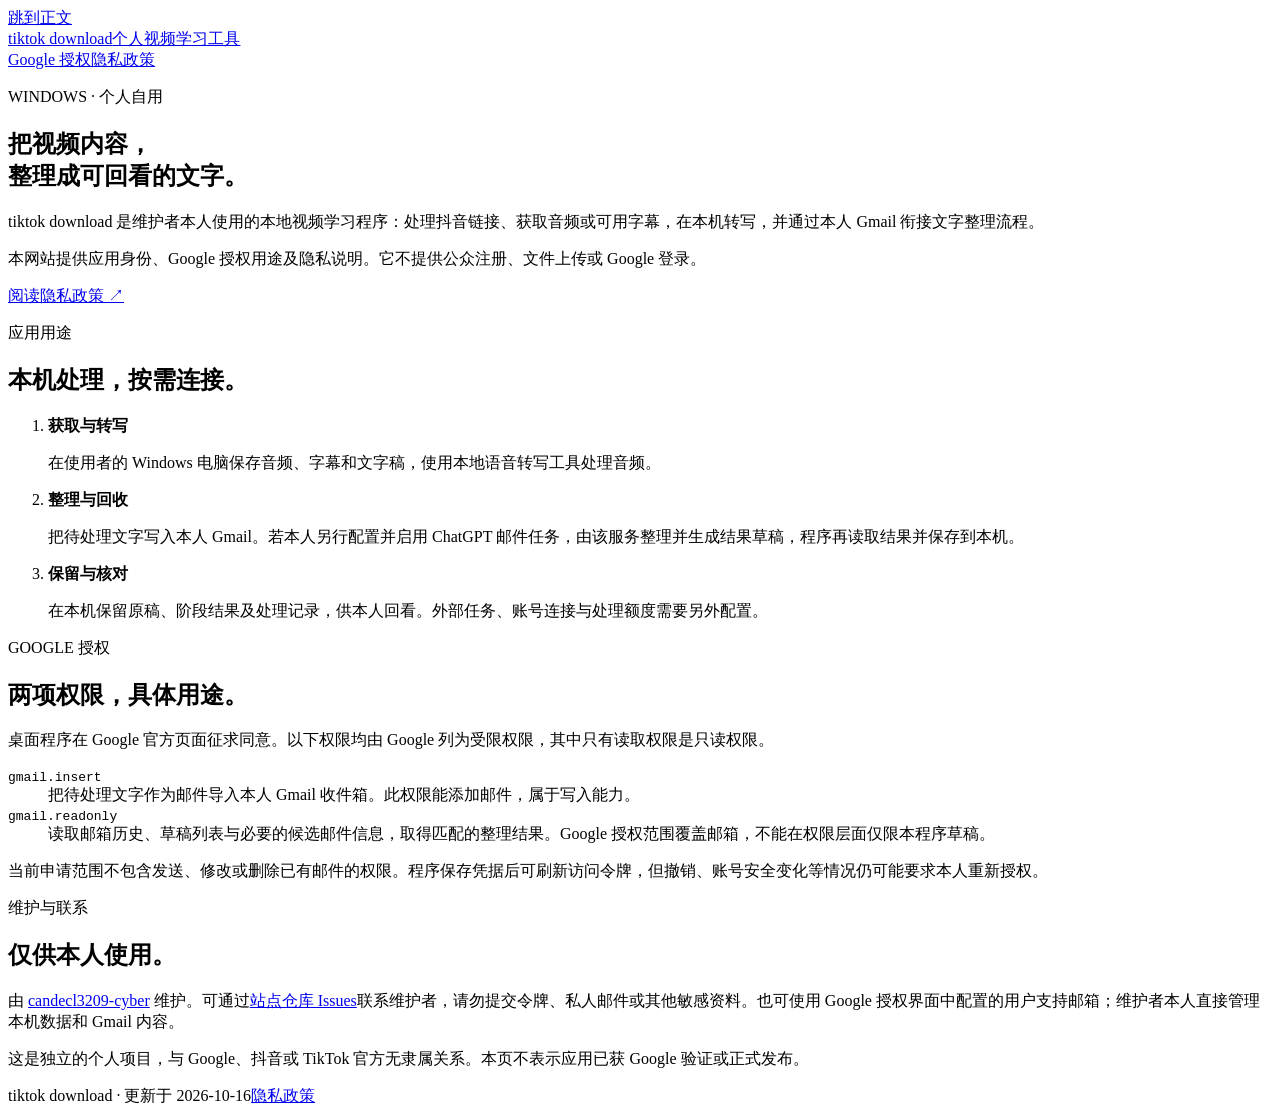
==== index.html @ 133cc87e "Create index.html" ====
<!doctype html>
<html lang="zh-CN">
<head>
  <meta charset="utf-8">
  <meta name="viewport" content="width=device-width, initial-scale=1">
  <meta name="description" content="tiktok download：个人自用的 Windows 视频学习工具，以及 Google 授权与数据使用说明。">
  <meta name="referrer" content="strict-origin-when-cross-origin">
  <title>tiktok download · 个人视频学习工具</title>
  <link rel="stylesheet" href="styles.css">
</head>
<body>
  <a class="skip" href="#main">跳到正文</a>
  <header class="wrap masthead"><a class="brand" href="./">tiktok download<span>个人视频学习工具</span></a><nav aria-label="主导航"><a href="#google">Google 授权</a><a href="privacy.html">隐私政策</a></nav></header>
  <main id="main" class="wrap">
    <section class="intro">
      <p class="eyebrow">WINDOWS · 个人自用</p>
      <h1>把视频内容，<br>整理成可回看的文字。</h1>
      <p class="lead">tiktok download 是维护者本人使用的本地视频学习程序：处理抖音链接、获取音频或可用字幕，在本机转写，并通过本人 Gmail 衔接文字整理流程。</p>
      <p>本网站提供应用身份、Google 授权用途及隐私说明。它不提供公众注册、文件上传或 Google 登录。</p>
      <a class="button" href="privacy.html">阅读隐私政策 <span aria-hidden="true">↗</span></a>
    </section>
    <section class="section" aria-labelledby="purpose">
      <div><p class="eyebrow">应用用途</p><h2 id="purpose">本机处理，按需连接。</h2></div>
      <ol class="steps"><li><strong>获取与转写</strong><p>在使用者的 Windows 电脑保存音频、字幕和文字稿，使用本地语音转写工具处理音频。</p></li><li><strong>整理与回收</strong><p>把待处理文字写入本人 Gmail。若本人另行配置并启用 ChatGPT 邮件任务，由该服务整理并生成结果草稿，程序再读取结果并保存到本机。</p></li><li><strong>保留与核对</strong><p>在本机保留原稿、阶段结果及处理记录，供本人回看。外部任务、账号连接与处理额度需要另外配置。</p></li></ol>
    </section>
    <section id="google" class="section" aria-labelledby="oauth">
      <div><p class="eyebrow">GOOGLE 授权</p><h2 id="oauth">两项权限，具体用途。</h2></div>
      <div class="details"><p>桌面程序在 Google 官方页面征求同意。以下权限均由 Google 列为受限权限，其中只有读取权限是只读权限。</p>
      <dl><dt><code>gmail.insert</code></dt><dd>把待处理文字作为邮件导入本人 Gmail 收件箱。此权限能添加邮件，属于写入能力。</dd><dt><code>gmail.readonly</code></dt><dd>读取邮箱历史、草稿列表与必要的候选邮件信息，取得匹配的整理结果。Google 授权范围覆盖邮箱，不能在权限层面仅限本程序草稿。</dd></dl>
      <p>当前申请范围不包含发送、修改或删除已有邮件的权限。程序保存凭据后可刷新访问令牌，但撤销、账号安全变化等情况仍可能要求本人重新授权。</p></div>
    </section>
    <section id="contact" class="section" aria-labelledby="contact-title"><div><p class="eyebrow">维护与联系</p><h2 id="contact-title">仅供本人使用。</h2></div><div class="details"><p>由 <a href="https://github.com/candecl3209-cyber">candecl3209-cyber</a> 维护。可通过<a href="https://github.com/candecl3209-cyber/candecl3209-cyber.github.io/issues">站点仓库 Issues</a>联系维护者，请勿提交令牌、私人邮件或其他敏感资料。也可使用 Google 授权界面中配置的用户支持邮箱；维护者本人直接管理本机数据和 Gmail 内容。</p><p>这是独立的个人项目，与 Google、抖音或 TikTok 官方无隶属关系。本页不表示应用已获 Google 验证或正式发布。</p></div></section>
  </main>
  <footer class="wrap footer"><span>tiktok download · 更新于 2026-10-16</span><a href="privacy.html">隐私政策</a></footer>
</body>
</html>
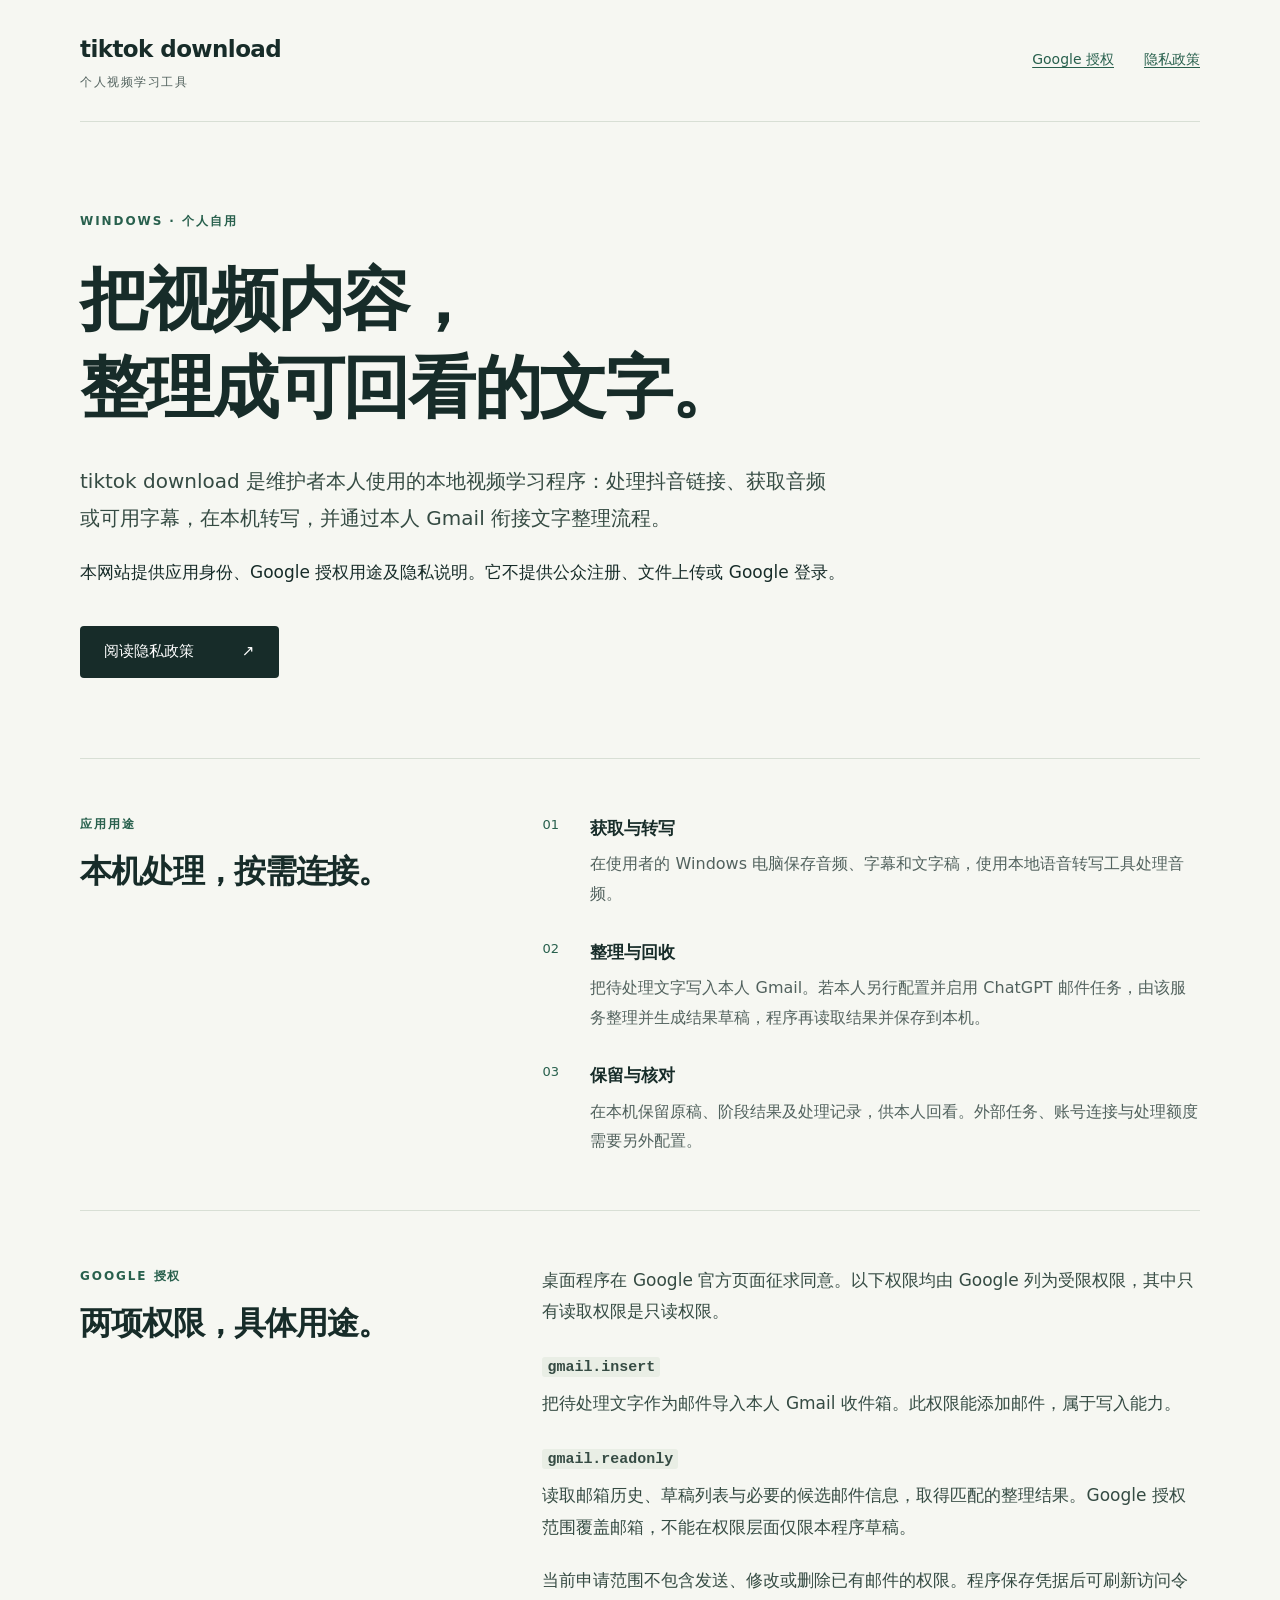
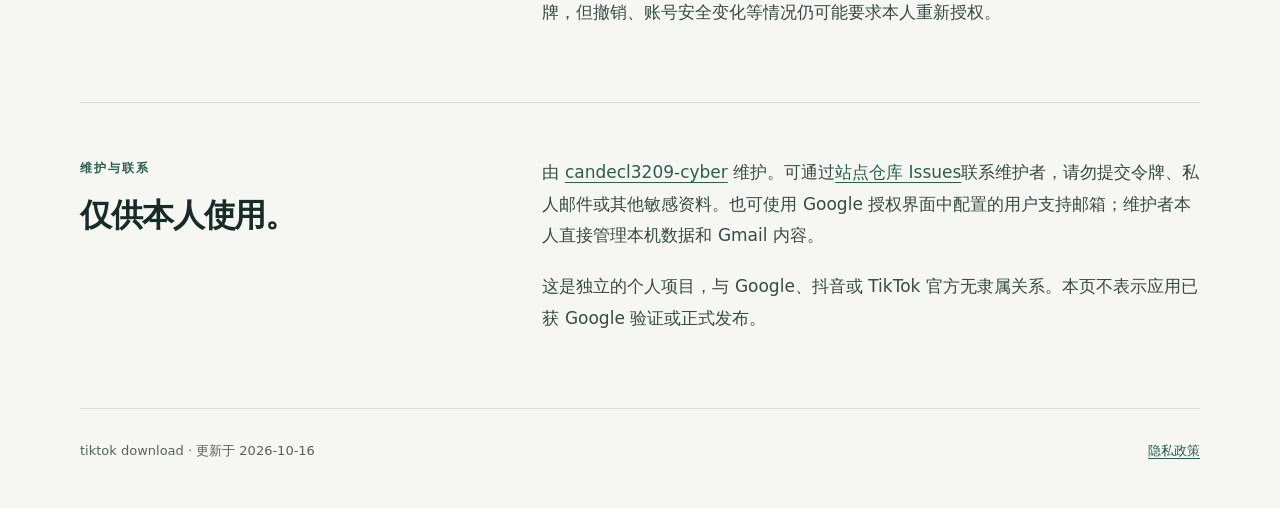
==== commit bb825a57: "Add Google Search Console ownership verification tag" ====
--- a/index.html
+++ b/index.html
@@ -2,6 +2,7 @@
 <html lang="zh-CN">
 <head>
   <meta charset="utf-8">
+  <meta name="google-site-verification" content="FDsW7B6neZD9j1FdR0eGw2ug8wf9VsJhfIOTblTNJtY" />
   <meta name="viewport" content="width=device-width, initial-scale=1">
   <meta name="description" content="tiktok download：个人自用的 Windows 视频学习工具，以及 Google 授权与数据使用说明。">
   <meta name="referrer" content="strict-origin-when-cross-origin">
--- a/styles.css
+++ b/styles.css
@@ -0,0 +1 @@
+:root{color-scheme:light;--ink:#172c29;--muted:#52625e;--paper:#f6f7f2;--line:#d8dfd5;--accent:#28604d}*{box-sizing:border-box}html{scroll-behavior:smooth;scroll-padding-top:2rem}body{margin:0;background:var(--paper);color:var(--ink);font:17px/1.85 system-ui,-apple-system,"Segoe UI","Microsoft YaHei",sans-serif}a{color:var(--accent);text-underline-offset:.24em}a:focus-visible{outline:3px solid #ad6823;outline-offset:6px}.wrap{width:min(1120px,calc(100% - 64px));margin-inline:auto}.masthead{display:flex;align-items:center;justify-content:space-between;gap:24px;padding-block:28px;border-bottom:1px solid var(--line)}.brand{text-decoration:none;color:var(--ink);font-weight:750;letter-spacing:-.025em;font-size:23px}.brand span{display:block;color:var(--muted);font-size:12px;letter-spacing:.13em;font-weight:450}nav{display:flex;gap:30px;font-size:14px}.intro{padding:88px 0 80px;max-width:850px}.eyebrow{font-size:12px;font-weight:700;letter-spacing:.16em;color:var(--accent);text-transform:uppercase;margin:0 0 24px}h1,h2,h3{font-weight:650;line-height:1.3;letter-spacing:-.035em}h1{font-size:clamp(38px,6vw,68px);margin:0 0 30px}h2{font-size:clamp(25px,3vw,32px);margin:0 0 24px}.lead{font-size:20px;color:#354b43;max-width:760px}p{margin:0 0 20px}.button{display:inline-flex;justify-content:space-between;gap:48px;background:var(--ink);color:white;padding:12px 24px;margin-top:18px;text-decoration:none;border-radius:4px;font-size:15px}.section{display:grid;grid-template-columns:1fr 1.65fr;gap:64px;padding:54px 0;border-top:1px solid var(--line)}.section .eyebrow{margin-bottom:16px}.steps{padding:0;margin:0;list-style:none;counter-reset:step}.steps li{counter-increment:step;position:relative;padding-left:48px;margin-bottom:28px}.steps li:last-child{margin-bottom:0}.steps li:before{content:"0" counter(step);position:absolute;left:0;top:0;color:var(--accent);font-size:13px}.steps p{margin:5px 0 0;color:var(--muted);font-size:16px}.details{color:#354b43}dt{font-weight:650;margin-top:22px}dd{margin:7px 0 22px;color:#354b43}code{font-family:ui-monospace,Consolas,monospace;font-size:.88em;overflow-wrap:anywhere;background:#e9eee5;padding:2px 5px;border-radius:3px}.footer{display:flex;justify-content:space-between;gap:24px;padding:30px 0 45px;border-top:1px solid var(--line);font-size:13px;color:var(--muted)}.policy{max-width:820px;padding-block:70px}.policy h1{font-size:50px}.policy section{margin-top:42px;padding-top:34px;border-top:1px solid var(--line)}.policy h2{font-size:24px}.skip{position:absolute;top:-100px;left:20px;background:white;padding:10px;z-index:10}.skip:focus{top:10px}@media(max-width:700px){.wrap{width:calc(100% - 36px)}.masthead{align-items:flex-start;padding-block:22px;gap:18px}.brand{font-size:19px}nav{gap:16px;font-size:13px;flex-wrap:wrap;justify-content:flex-end}.intro{padding:58px 0}.lead{font-size:18px}.section{grid-template-columns:1fr;gap:8px;padding-block:34px}.footer{flex-direction:column;gap:8px}.policy{padding-block:48px}.policy h1{font-size:40px}.policy h2{font-size:22px}}@media(prefers-reduced-motion:reduce){html{scroll-behavior:auto}}
